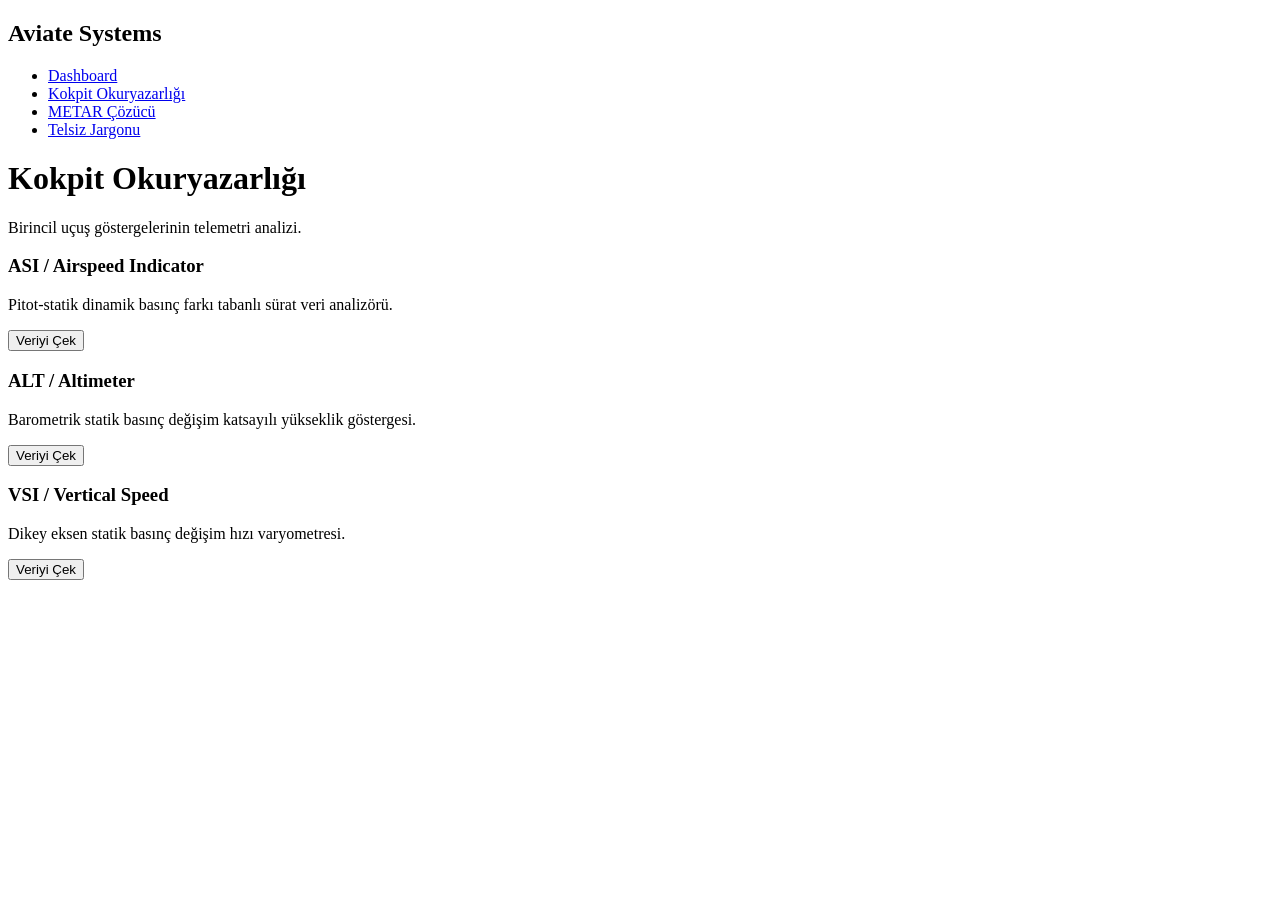
==== cockpit.html @ 881a23b6 "The first version of Aviate" ====
<!DOCTYPE html>
<html lang="tr">
<head>
    <meta charset="UTF-8">
    <meta name="viewport" content="width=device-width, initial-scale=1.0">
    <title>Aviate // Kokpit Okuryazarlığı</title>
    <link rel="stylesheet" href="css/style.css">
</head>
<body>

    <div class="grid-container">
        <nav class="panel-sidebar">
            <h2>Aviate Systems</h2>
            <ul>
                <li><a href="index.html">Dashboard</a></li>
                <li><a href="cockpit.html" class="active">Kokpit Okuryazarlığı</a></li>
                <li><a href="metar.html">METAR Çözücü</a></li>
                <li><a href="radio.html">Telsiz Jargonu</a></li>
            </ul>
        </nav>

        <main class="panel-main">
            <h1>Kokpit Okuryazarlığı</h1>
            <p class="subtitle">Birincil uçuş göstergelerinin telemetri analizi.</p>

            <div class="lessons-grid">
                <section class="lesson-card">
                    <h3>ASI / Airspeed Indicator</h3>
                    <p>Pitot-statik dinamik basınç farkı tabanlı sürat veri analizörü.</p>
                    <button class="btn-launch" onclick="inspect('asi')">Veriyi Çek</button>
                </section>
                <section class="lesson-card">
                    <h3>ALT / Altimeter</h3>
                    <p>Barometrik statik basınç değişim katsayılı yükseklik göstergesi.</p>
                    <button class="btn-launch" onclick="inspect('alt')">Veriyi Çek</button>
                </section>
                <section class="lesson-card">
                    <h3>VSI / Vertical Speed</h3>
                    <p>Dikey eksen statik basınç değişim hızı varyometresi.</p>
                    <button class="btn-launch" onclick="inspect('vsi')">Veriyi Çek</button>
                </section>
            </div>

            <section id="inspection-panel" class="info-box" style="display: none;">
                <h2 id="ins-title"></h2>
                <div class="data-table" style="margin-top: 15px;">
                    <div class="table-row">
                        <span class="table-label">Çalışma Prensibi</span>
                        <span class="table-value" id="ins-body"></span>
                    </div>
                </div>
            </section>
        </main>
    </div>

    <script>
        const db = {
            asi: "Pitot tüpü dinamik basıncı ile statik hat arasındaki farkı işleyerek uçağın havaya göre olan relatif süratini üretir.",
            alt: "Ortam barometrik basıncını referans alarak uçağın deniz seviyesinden dikey dökümantasyonunu feet biriminde sağlar.",
            vsi: "Uçağın dikey tırmanma ve alçalma oranını, statik hücredeki basınç sızıntı hızı üzerinden ft/min olarak hesaplar."
        };
        function inspect(key) {
            document.getElementById("ins-title").innerText = key.toUpperCase() + " // TELEMETRİ DETAYI";
            document.getElementById("ins-body").innerText = db[key];
            document.getElementById("inspection-panel").style.display = "block";
        }
    </script>
</body>
</html>
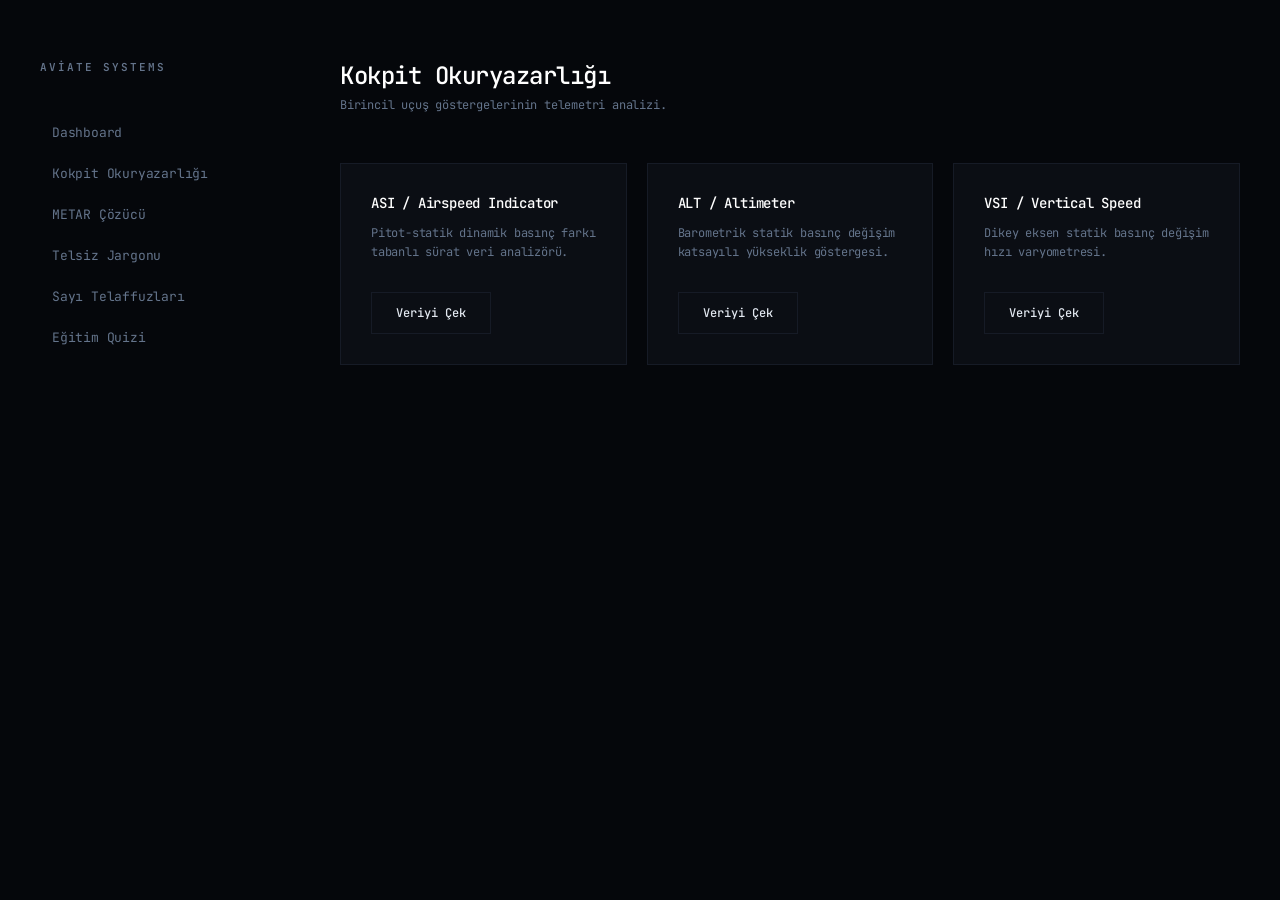
==== commit 90b9dfa8: "The sidebar got fixed" ====
--- a/cockpit.html
+++ b/cockpit.html
@@ -11,12 +11,14 @@
     <div class="grid-container">
         <nav class="panel-sidebar">
             <h2>Aviate Systems</h2>
-            <ul>
-                <li><a href="index.html">Dashboard</a></li>
-                <li><a href="cockpit.html" class="active">Kokpit Okuryazarlığı</a></li>
-                <li><a href="metar.html">METAR Çözücü</a></li>
-                <li><a href="radio.html">Telsiz Jargonu</a></li>
-            </ul>
+                <ul>
+                    <li><a href="index.html">Dashboard</a></li>
+                    <li><a href="cockpit.html">Kokpit Okuryazarlığı</a></li>
+                    <li><a href="metar.html">METAR Çözücü</a></li>
+                    <li><a href="radio.html">Telsiz Jargonu</a></li>
+                    <li><a href="numbers.html">Sayı Telaffuzları</a></li>
+                    <li><a href="quiz.html">Eğitim Quizi</a></li> <!-- Yeni Eklenen -->
+                </ul>
         </nav>
 
         <main class="panel-main">
--- a/css/style.css
+++ b/css/style.css
@@ -0,0 +1,204 @@
+@import url('https://fonts.googleapis.com/css2?family=JetBrains+Mono:wght@300;400;500;600&display=swap');
+
+:root {
+    --bg: #05070B;
+    --surface: #0B0E14;
+    --surface-hover: #11151E;
+    --border: #161B26;
+    --border-focus: #222C3E;
+    --text-main: #E2E8F0;
+    --text-muted: #64748B;
+    --accent: #00A3FF;
+}
+
+* {
+    margin: 0;
+    padding: 0;
+    box-sizing: border-box;
+}
+
+body {
+    background-color: var(--bg);
+    color: var(--text-main);
+    font-family: 'JetBrains Mono', monospace;
+    font-size: 13px;
+    padding: 60px 40px;
+    letter-spacing: -0.2px;
+}
+
+.grid-container {
+    display: grid;
+    grid-template-columns: 240px 1fr;
+    gap: 60px;
+    max-width: 1200px;
+    margin: 0 auto;
+}
+
+/* Sidebar Navigation */
+.panel-sidebar h2 {
+    font-size: 11px;
+    font-weight: 600;
+    text-transform: uppercase;
+    letter-spacing: 2px;
+    color: var(--text-muted);
+    margin-bottom: 40px;
+}
+
+.panel-sidebar ul {
+    list-style: none;
+}
+
+.panel-sidebar ul li {
+    margin-bottom: 4px;
+}
+
+.panel-sidebar ul li a {
+    color: var(--text-muted);
+    text-decoration: none;
+    display: block;
+    padding: 10px 12px;
+    font-weight: 400;
+    transition: color 0.15s, background-color 0.15s;
+}
+
+.panel-sidebar ul li a:hover, 
+.panel-sidebar ul li a.active {
+    color: var(--text-main);
+    background-color: var(--surface);
+}
+
+/* Main Content Area */
+.panel-main h1 {
+    font-size: 24px;
+    font-weight: 500;
+    color: #FFF;
+    margin-bottom: 6px;
+    letter-spacing: -0.5px;
+}
+
+.subtitle {
+    color: var(--text-muted);
+    font-size: 12px;
+    margin-bottom: 50px;
+}
+
+/* Grid Layouts */
+.lessons-grid {
+    display: grid;
+    grid-template-columns: repeat(auto-fit, minmax(280px, 1fr));
+    gap: 20px;
+}
+
+.lesson-card {
+    background-color: var(--surface);
+    border: 1px solid var(--border);
+    padding: 30px;
+    display: flex;
+    flex-direction: column;
+    justify-content: space-between;
+    transition: border-color 0.2s, background-color 0.2s;
+}
+
+.lesson-card:hover {
+    border-color: var(--border-focus);
+    background-color: var(--surface-hover);
+}
+
+.lesson-card h3 {
+    font-size: 14px;
+    font-weight: 500;
+    color: #FFF;
+    margin-bottom: 12px;
+}
+
+.lesson-card p {
+    color: var(--text-muted);
+    font-size: 12px;
+    line-height: 1.6;
+    margin-bottom: 30px;
+}
+
+/* Controls & Inputs */
+.input-group {
+    margin-bottom: 30px;
+}
+
+.input-group label {
+    font-size: 11px;
+    color: var(--text-muted);
+    text-transform: uppercase;
+    letter-spacing: 1px;
+    display: block;
+    margin-bottom: 10px;
+}
+
+input[type="text"] {
+    width: 100%;
+    background-color: var(--surface);
+    border: 1px solid var(--border);
+    color: #FFF;
+    padding: 14px;
+    font-family: inherit;
+    font-size: 13px;
+    transition: border-color 0.2s;
+}
+
+input[type="text"]:focus {
+    outline: none;
+    border-color: var(--accent);
+}
+
+.btn-launch {
+    display: inline-block;
+    background-color: transparent;
+    color: var(--text-main);
+    border: 1px solid var(--border);
+    padding: 12px 24px;
+    font-family: inherit;
+    font-size: 12px;
+    font-weight: 500;
+    text-decoration: none;
+    cursor: pointer;
+    transition: border-color 0.15s, color 0.15s;
+    width: fit-content;
+}
+
+.btn-launch:hover {
+    border-color: var(--accent);
+    color: var(--accent);
+}
+
+/* Interactive Info Boxes */
+.info-box {
+    margin-top: 50px;
+    border-top: 1px solid var(--border);
+    padding-top: 30px;
+}
+
+.info-box h2 {
+    font-size: 15px;
+    font-weight: 500;
+    color: #FFF;
+    margin-bottom: 12px;
+}
+
+/* Data Display Tables */
+.data-table {
+    display: flex;
+    flex-direction: column;
+}
+
+.table-row {
+    display: grid;
+    grid-template-columns: 200px 1fr;
+    padding: 14px 0;
+    border-bottom: 1px solid var(--border);
+}
+
+.table-label {
+    color: var(--text-muted);
+}
+
+.table-value {
+    color: var(--text-main);
+}
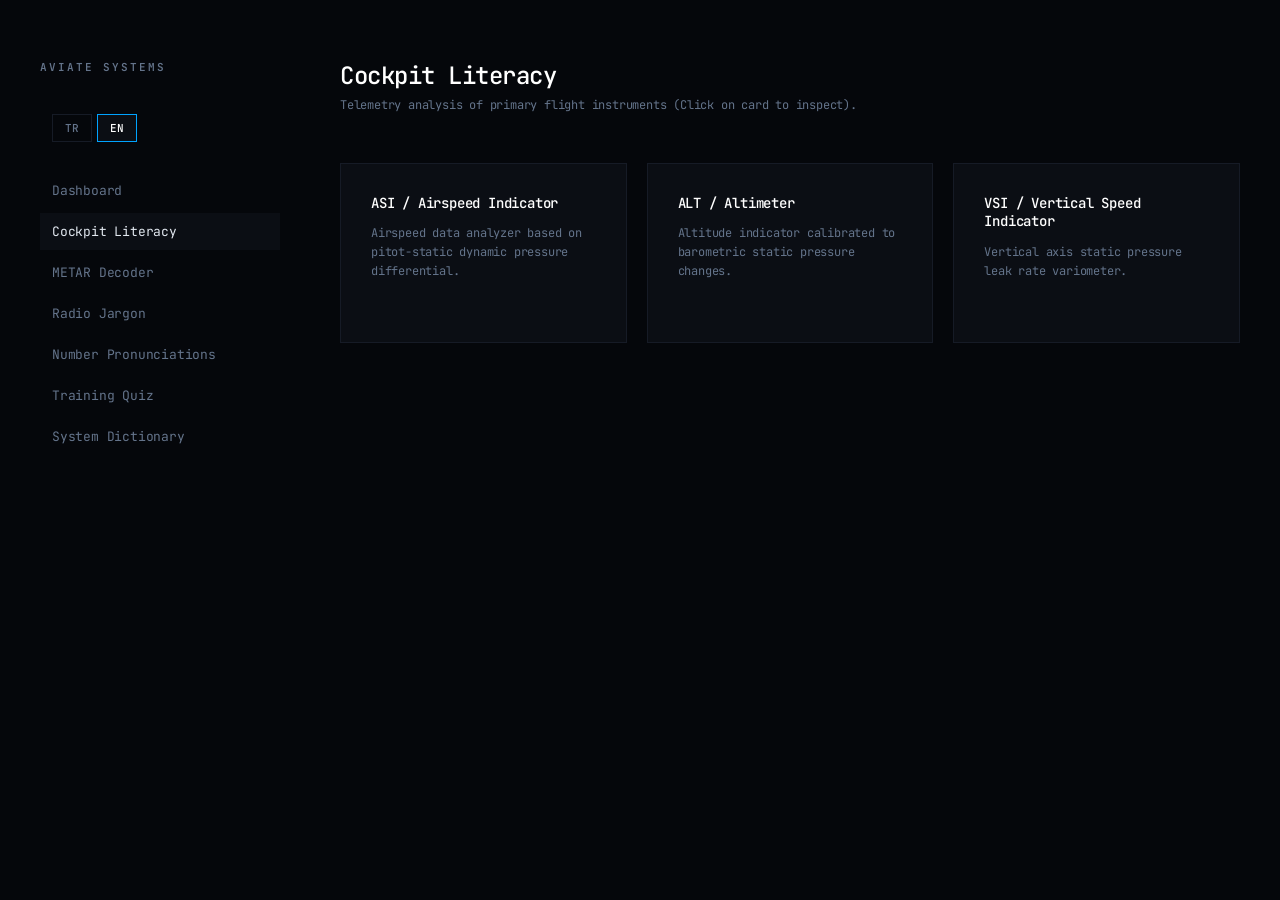
==== commit bd615ab2: "Added translation" ====
--- a/cockpit.html
+++ b/cockpit.html
@@ -1,53 +1,62 @@
 <!DOCTYPE html>
-<html lang="tr">
+<html lang="en">
 <head>
     <meta charset="UTF-8">
     <meta name="viewport" content="width=device-width, initial-scale=1.0">
-    <title>Aviate // Kokpit Okuryazarlığı</title>
+    <title>Aviate // Cockpit Literacy</title>
     <link rel="stylesheet" href="css/style.css">
+    <style>
+        .lang-switcher { display: flex; gap: 5px; margin-bottom: 30px; padding: 0 12px; }
+        .btn-lang { background-color: transparent; border: 1px solid var(--border); color: var(--text-muted); padding: 6px 12px; font-family: inherit; font-size: 11px; cursor: pointer; transition: all 0.15s; font-weight: 500; }
+        .btn-lang.active-lang { border-color: var(--accent); color: #FFF; background-color: var(--surface); }
+        .lessons-grid .lesson-card { cursor: pointer; transition: border-color 0.15s, background-color 0.15s; }
+        .lessons-grid .lesson-card:hover { border-color: var(--accent); background-color: var(--surface-hover); }
+    </style>
 </head>
 <body>
 
     <div class="grid-container">
         <nav class="panel-sidebar">
             <h2>Aviate Systems</h2>
-                <ul>
-                    <li><a href="index.html">Dashboard</a></li>
-                    <li><a href="cockpit.html">Kokpit Okuryazarlığı</a></li>
-                    <li><a href="metar.html">METAR Çözücü</a></li>
-                    <li><a href="radio.html">Telsiz Jargonu</a></li>
-                    <li><a href="numbers.html">Sayı Telaffuzları</a></li>
-                    <li><a href="quiz.html">Eğitim Quizi</a></li> <!-- Yeni Eklenen -->
-                </ul>
+            <div class="lang-switcher">
+                <button class="btn-lang" onclick="setLanguage('tr')" id="btn-tr">TR</button>
+                <button class="btn-lang active-lang" onclick="setLanguage('en')" id="btn-en">EN</button>
+            </div>
+            <ul>
+                <li><a href="index.html" class="i18n" data-en="Dashboard" data-tr="Dashboard">Dashboard</a></li>
+                <li><a href="cockpit.html" class="active i18n" data-en="Cockpit Literacy" data-tr="Kokpit Okuryazarlığı">Cockpit Literacy</a></li>
+                <li><a href="metar.html" class="i18n" data-en="METAR Decoder" data-tr="METAR Çözücü">METAR Decoder</a></li>
+                <li><a href="radio.html" class="i18n" data-en="Radio Jargon" data-tr="Telsiz Jargonu">Radio Jargon</a></li>
+                <li><a href="numbers.html" class="i18n" data-en="Number Pronunciations" data-tr="Sayı Telaffuzları">Number Pronunciations</a></li>
+                <li><a href="quiz.html" class="i18n" data-en="Training Quiz" data-tr="Eğitim Quizi">Training Quiz</a></li>
+                <li><a href="dictionary.html" class="i18n" data-en="System Dictionary" data-tr="Sistem Sözlüğü">System Dictionary</a></li>
+            </ul>
         </nav>
 
         <main class="panel-main">
-            <h1>Kokpit Okuryazarlığı</h1>
-            <p class="subtitle">Birincil uçuş göstergelerinin telemetri analizi.</p>
+            <h1 class="i18n" data-en="Cockpit Literacy" data-tr="Kokpit Okuryazarlığı">Cockpit Literacy</h1>
+            <p class="subtitle i18n" data-en="Telemetry analysis of primary flight instruments (Click on card to inspect)." data-tr="Birincil uçuş göstergelerinin telemetri analizi (Detay için karta tıklayın).">Telemetry analysis of primary flight instruments (Click on card to inspect).</p>
 
             <div class="lessons-grid">
-                <section class="lesson-card">
+                <section class="lesson-card" onclick="inspect('asi')">
                     <h3>ASI / Airspeed Indicator</h3>
-                    <p>Pitot-statik dinamik basınç farkı tabanlı sürat veri analizörü.</p>
-                    <button class="btn-launch" onclick="inspect('asi')">Veriyi Çek</button>
+                    <p class="i18n" data-en="Airspeed data analyzer based on pitot-static dynamic pressure differential." data-tr="Pitot-statik dinamik basınç farkı tabanlı sürat veri analizörü.">Airspeed data analyzer based on pitot-static dynamic pressure differential.</p>
                 </section>
-                <section class="lesson-card">
+                <section class="lesson-card" onclick="inspect('alt')">
                     <h3>ALT / Altimeter</h3>
-                    <p>Barometrik statik basınç değişim katsayılı yükseklik göstergesi.</p>
-                    <button class="btn-launch" onclick="inspect('alt')">Veriyi Çek</button>
+                    <p class="i18n" data-en="Altitude indicator calibrated to barometric static pressure changes." data-tr="Barometrik ortam basıncı referanslı dikey dökümantasyon göstergesi.">Altitude indicator calibrated to barometric static pressure changes.</p>
                 </section>
-                <section class="lesson-card">
-                    <h3>VSI / Vertical Speed</h3>
-                    <p>Dikey eksen statik basınç değişim hızı varyometresi.</p>
-                    <button class="btn-launch" onclick="inspect('vsi')">Veriyi Çek</button>
+                <section class="lesson-card" onclick="inspect('vsi')">
+                    <h3>VSI / Vertical Speed Indicator</h3>
+                    <p class="i18n" data-en="Vertical axis static pressure leak rate variometer." data-tr="Dikey eksen statik basınç değişim hızı varyometresi.">Vertical axis static pressure leak rate variometer.</p>
                 </section>
             </div>
 
-            <section id="inspection-panel" class="info-box" style="display: none;">
+            <section id="inspection-panel" class="info-box" style="display: none; margin-top: 40px;">
                 <h2 id="ins-title"></h2>
                 <div class="data-table" style="margin-top: 15px;">
                     <div class="table-row">
-                        <span class="table-label">Çalışma Prensibi</span>
+                        <span class="table-label i18n" data-en="Operating Principle" data-tr="Çalışma Prensibi">Operating Principle</span>
                         <span class="table-value" id="ins-body"></span>
                     </div>
                 </div>
@@ -57,15 +66,49 @@
 
     <script>
         const db = {
-            asi: "Pitot tüpü dinamik basıncı ile statik hat arasındaki farkı işleyerek uçağın havaya göre olan relatif süratini üretir.",
-            alt: "Ortam barometrik basıncını referans alarak uçağın deniz seviyesinden dikey dökümantasyonunu feet biriminde sağlar.",
-            vsi: "Uçağın dikey tırmanma ve alçalma oranını, statik hücredeki basınç sızıntı hızı üzerinden ft/min olarak hesaplar."
+            asi: {
+                en: "Computes aircraft's relative airspeed by processing the difference between pitot tube dynamic pressure and static line atmospheric pressure.",
+                tr: "Pitot tüpü dinamik basıncı ile statik hat arasındaki farkı işleyerek uçağın havaya göre olan relatif süratini üretir."
+            },
+            alt: {
+                en: "Provides vertical documentation of the aircraft above sea level in feet, referenced to ambient barometric pressure settings.",
+                tr: "Ortam barometrik basıncını referans alarak uçağın deniz seviyesinden dikey dökümantasyonunu feet biriminde sağlar."
+            },
+            vsi: {
+                en: "Calculates the aircraft's vertical rate of climb or descent in ft/min, measured through a calibrated leak in the static chamber.",
+                tr: "Uçağın dikey tırmanma ve alçalma oranını, statik hücredeki basınç sızıntı hızı üzerinden ft/min olarak hesaplar."
+            }
         };
+
+        let currentLang = 'en';
+        let currentKey = null;
+
+        function setLanguage(lang) {
+            currentLang = lang;
+            document.getElementById("btn-tr").classList.remove("active-lang");
+            document.getElementById("btn-en").classList.remove("active-lang");
+            document.getElementById("btn-" + lang).classList.add("active-lang");
+            
+            const elements = document.querySelectorAll('.i18n');
+            elements.forEach(el => {
+                const translation = el.getAttribute('data-' + lang);
+                if (translation) el.innerText = translation;
+            });
+
+            if(currentKey) {
+                document.getElementById("ins-body").innerText = db[currentKey][lang];
+            }
+        }
+
         function inspect(key) {
-            document.getElementById("ins-title").innerText = key.toUpperCase() + " // TELEMETRİ DETAYI";
-            document.getElementById("ins-body").innerText = db[key];
+            currentKey = key;
+            const suffix = currentLang === 'en' ? " // TELEMETRY DETAIL" : " // TELEMETRİ DETAYI";
+            document.getElementById("ins-title").innerText = key.toUpperCase() + suffix;
+            document.getElementById("ins-body").innerText = db[key][currentLang];
             document.getElementById("inspection-panel").style.display = "block";
         }
+
+        window.onload = function() { setLanguage('en'); };
     </script>
 </body>
 </html>
